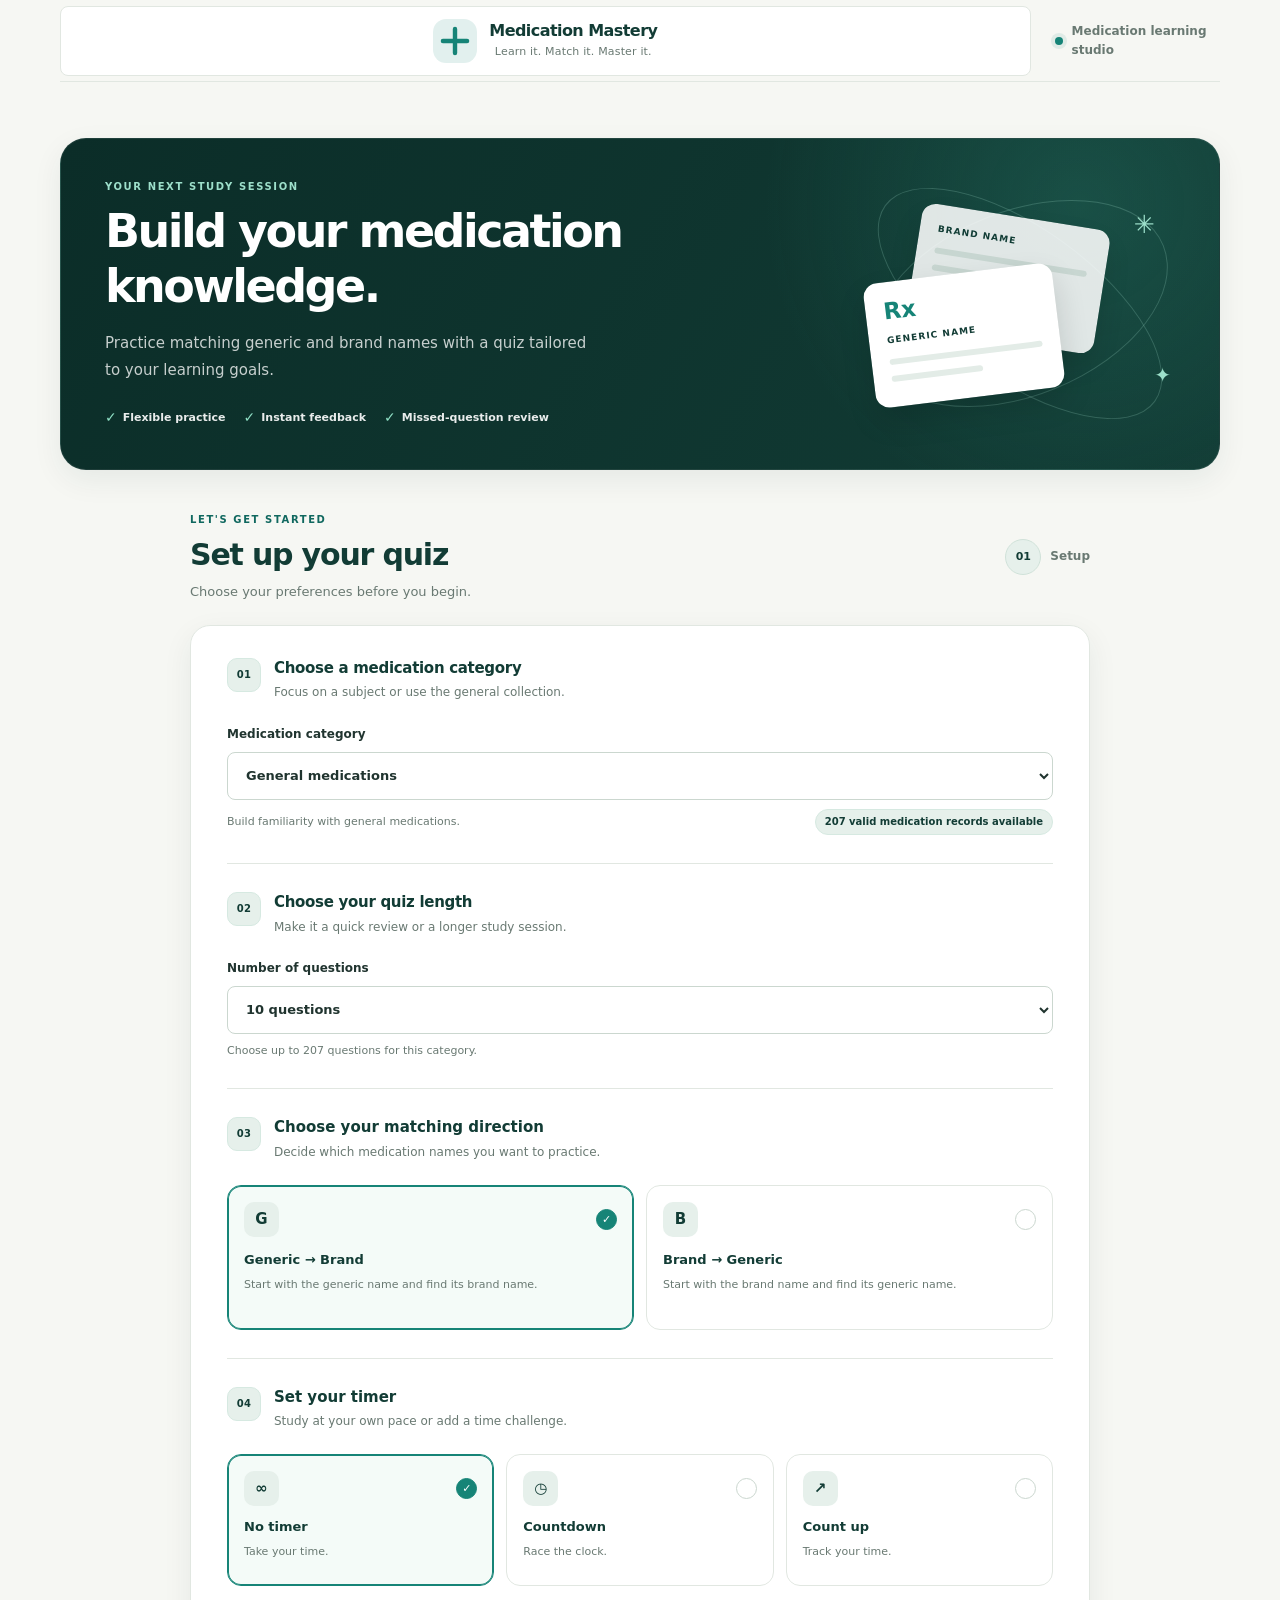
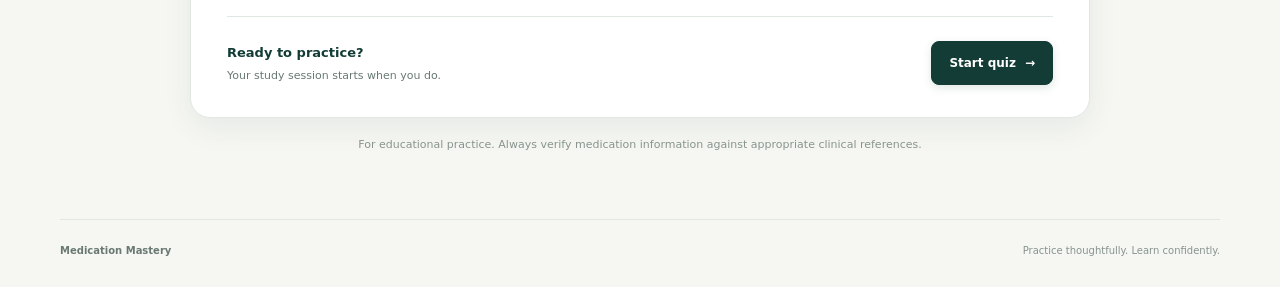
==== index.html @ bcd9c9c5 "initial commit" ====
<!doctype html>
<html lang="en">
  <head>
    <meta charset="UTF-8" />
    <meta name="viewport" content="width=device-width, initial-scale=1" />
    <meta name="theme-color" content="#123c35" />
    <meta
      name="description"
      content="Build medication brand and generic name recognition with a customizable matching quiz."
    />
    <title>Medication Mastery | Medication Matching Quiz</title>
    <link rel="stylesheet" href="styles.css" />
  </head>

  <body>
    <div class="app-shell">
      <header class="app-header">
        <a
          class="brand"
          href="#"
          id="homeLink"
          aria-label="Medication Mastery home"
        >
          <span class="brand-mark" aria-hidden="true">
            <svg viewBox="0 0 40 40" fill="none">
              <rect
                width="40"
                height="40"
                rx="12"
                fill="currentColor"
                opacity=".12"
              />
              <path
                d="M20 9v22M9 20h22"
                stroke="currentColor"
                stroke-width="4"
                stroke-linecap="round"
              />
            </svg>
          </span>
          <span class="brand-copy">
            <span class="brand-name">Medication Mastery</span>
            <span class="brand-tagline">Learn it. Match it. Master it.</span>
          </span>
        </a>

        <div class="header-note">
          <span class="status-dot" aria-hidden="true"></span>
          <span>Medication learning studio</span>
        </div>
      </header>

      <main>
        <!-- SCREEN 1: GAME SETUP -->
        <section
          id="setupScreen"
          class="screen setup-screen"
          aria-labelledby="setupTitle"
        >
          <div class="welcome-panel">
            <div class="welcome-copy">
              <p class="eyebrow">YOUR NEXT STUDY SESSION</p>
              <h1 id="setupTitle">Build your medication knowledge.</h1>
              <p class="welcome-description">
                Practice matching generic and brand names with a quiz tailored
                to your learning goals.
              </p>

              <div class="welcome-benefits" aria-label="Quiz features">
                <span><span aria-hidden="true">✓</span> Flexible practice</span>
                <span><span aria-hidden="true">✓</span> Instant feedback</span>
                <span
                  ><span aria-hidden="true">✓</span> Missed-question
                  review</span
                >
              </div>
            </div>

            <div class="welcome-art" aria-hidden="true">
              <div class="art-orbit orbit-one"></div>
              <div class="art-orbit orbit-two"></div>
              <div class="art-card art-card-back">
                <span class="art-card-label">BRAND NAME</span>
                <span class="art-card-line"></span>
                <span class="art-card-line short"></span>
              </div>
              <div class="art-card art-card-front">
                <span class="art-card-icon">Rx</span>
                <span class="art-card-label">GENERIC NAME</span>
                <span class="art-card-line"></span>
                <span class="art-card-line short"></span>
              </div>
              <span class="art-sparkle sparkle-one">✳</span>
              <span class="art-sparkle sparkle-two">✦</span>
            </div>
          </div>

          <div class="setup-layout">
            <div class="setup-intro">
              <div>
                <p class="eyebrow">LET'S GET STARTED</p>
                <h2>Set up your quiz</h2>
                <p>Choose your preferences before you begin.</p>
              </div>
              <span class="step-indicator">
                <span class="step-indicator-number">01</span>
                <span>Setup</span>
              </span>
            </div>

            <form id="setupForm" class="setup-card">
              <div class="setup-section">
                <div class="section-heading">
                  <span class="section-icon" aria-hidden="true">01</span>
                  <div>
                    <h3>Choose a medication category</h3>
                    <p>Focus on a subject or use the general collection.</p>
                  </div>
                </div>

                <label for="drugCategory" class="field-label"
                  >Medication category</label
                >
                <select
                  id="drugCategory"
                  name="drugCategory"
                  class="form-control"
                >
                  <option value="all">General medications</option>
                  <option value="oncology">Oncology</option>
                  <option value="diabetes">Diabetes</option>
                  <option value="antibiotics">Antibiotics</option>
                  <option value="cardiology">Cardiology</option>
                  <option value="psychiatry">Psychiatry</option>
                </select>

                <div class="field-helper-row">
                  <p id="categoryDescription" class="field-helper">
                    Build familiarity with general medications.
                  </p>
                  <span
                    id="categoryRecordCount"
                    class="record-count"
                    aria-live="polite"
                  >
                    Checking medications…
                  </span>
                </div>
              </div>

              <div class="setup-divider"></div>

              <div class="setup-section">
                <div class="section-heading">
                  <span class="section-icon" aria-hidden="true">02</span>
                  <div>
                    <h3>Choose your quiz length</h3>
                    <p>Make it a quick review or a longer study session.</p>
                  </div>
                </div>

                <label for="questionCount" class="field-label"
                  >Number of questions</label
                >
                <select
                  id="questionCount"
                  name="questionCount"
                  class="form-control"
                >
                  <option value="10">10 questions</option>
                  <option value="20">20 questions</option>
                  <option value="30">30 questions</option>
                  <option value="50">50 questions</option>
                  <option value="max">All available questions</option>
                </select>
                <p
                  id="questionCountHint"
                  class="field-helper"
                  aria-live="polite"
                >
                  Your quiz will use valid medication records from the selected
                  category.
                </p>
              </div>

              <div class="setup-divider"></div>

              <fieldset class="setup-section fieldset-reset">
                <legend class="section-heading">
                  <span class="section-icon" aria-hidden="true">03</span>
                  <span>
                    <span class="section-title"
                      >Choose your matching direction</span
                    >
                    <span class="section-description">
                      Decide which medication names you want to practice.
                    </span>
                  </span>
                </legend>

                <div class="choice-grid direction-grid">
                  <label class="choice-card">
                    <input
                      type="radio"
                      name="quizDirection"
                      value="generic-to-brand"
                      checked
                    />
                    <span class="choice-card-content">
                      <span class="choice-card-top">
                        <span class="choice-icon" aria-hidden="true">G</span>
                        <span class="choice-check" aria-hidden="true">✓</span>
                      </span>
                      <span class="choice-title">Generic → Brand</span>
                      <span class="choice-description">
                        Start with the generic name and find its brand name.
                      </span>
                    </span>
                  </label>

                  <label class="choice-card">
                    <input
                      type="radio"
                      name="quizDirection"
                      value="brand-to-generic"
                    />
                    <span class="choice-card-content">
                      <span class="choice-card-top">
                        <span class="choice-icon" aria-hidden="true">B</span>
                        <span class="choice-check" aria-hidden="true">✓</span>
                      </span>
                      <span class="choice-title">Brand → Generic</span>
                      <span class="choice-description">
                        Start with the brand name and find its generic name.
                      </span>
                    </span>
                  </label>
                </div>
              </fieldset>

              <div class="setup-divider"></div>

              <fieldset class="setup-section fieldset-reset">
                <legend class="section-heading">
                  <span class="section-icon" aria-hidden="true">04</span>
                  <span>
                    <span class="section-title">Set your timer</span>
                    <span class="section-description">
                      Study at your own pace or add a time challenge.
                    </span>
                  </span>
                </legend>

                <div class="choice-grid timer-grid">
                  <label class="choice-card timer-choice-card">
                    <input
                      type="radio"
                      name="timerChoice"
                      value="off"
                      checked
                    />
                    <span class="choice-card-content">
                      <span class="choice-card-top">
                        <span class="choice-icon" aria-hidden="true">∞</span>
                        <span class="choice-check" aria-hidden="true">✓</span>
                      </span>
                      <span class="choice-title">No timer</span>
                      <span class="choice-description">Take your time.</span>
                    </span>
                  </label>

                  <label class="choice-card timer-choice-card">
                    <input type="radio" name="timerChoice" value="countdown" />
                    <span class="choice-card-content">
                      <span class="choice-card-top">
                        <span class="choice-icon" aria-hidden="true">◷</span>
                        <span class="choice-check" aria-hidden="true">✓</span>
                      </span>
                      <span class="choice-title">Countdown</span>
                      <span class="choice-description">Race the clock.</span>
                    </span>
                  </label>

                  <label class="choice-card timer-choice-card">
                    <input type="radio" name="timerChoice" value="countup" />
                    <span class="choice-card-content">
                      <span class="choice-card-top">
                        <span class="choice-icon" aria-hidden="true">↗</span>
                        <span class="choice-check" aria-hidden="true">✓</span>
                      </span>
                      <span class="choice-title">Count up</span>
                      <span class="choice-description">Track your time.</span>
                    </span>
                  </label>
                </div>

                <div id="timerDurationLabel" class="timer-duration-field">
                  <label for="timerDuration" class="field-label"
                    >Countdown duration</label
                  >
                  <select
                    id="timerDuration"
                    name="timerDuration"
                    class="form-control"
                  >
                    <option value="60">1 minute</option>
                    <option value="120" selected>2 minutes</option>
                    <option value="180">3 minutes</option>
                    <option value="300">5 minutes</option>
                    <option value="600">10 minutes</option>
                    <option value="900">15 minutes</option>
                  </select>
                  <p class="field-helper">
                    The countdown begins when you start the quiz.
                  </p>
                </div>
              </fieldset>

              <div
                id="setupFeedback"
                class="feedback-message"
                role="status"
                aria-live="polite"
                hidden
              ></div>

              <div class="setup-submit">
                <div class="setup-submit-copy">
                  <span class="submit-title">Ready to practice?</span>
                  <span class="submit-description"
                    >Your study session starts when you do.</span
                  >
                </div>
                <button
                  id="startQuizButton"
                  type="submit"
                  class="button button-primary"
                >
                  Start quiz <span aria-hidden="true">→</span>
                </button>
              </div>
            </form>

            <p class="setup-footnote">
              For educational practice. Always verify medication information
              against appropriate clinical references.
            </p>
          </div>
        </section>

        <!-- SCREEN 2: MATCHING GAME -->
        <section
          id="gameScreen"
          class="screen game-screen"
          aria-labelledby="gameTitle"
          hidden
        >
          <div class="game-topbar">
            <button
              id="backToSetupButton"
              type="button"
              class="button button-quiet"
            >
              <span aria-hidden="true">←</span> Back to setup
            </button>

            <div class="game-session-label">
              <span class="status-dot" aria-hidden="true"></span>
              Study session in progress
            </div>

            <button
              id="resetGameButton"
              type="button"
              class="button button-outline"
            >
              New game
            </button>
          </div>

          <div class="game-heading">
            <div>
              <p class="eyebrow">YOUR STUDY SESSION</p>
              <h1 id="gameTitle">Match the medications</h1>
              <p id="gameSubtitle" class="game-subtitle">
                Match each medication with its correct counterpart.
              </p>
            </div>

            <div id="gameCategoryBadge" class="category-badge">
              <span id="gameCategorySymbol" aria-hidden="true">✚</span>
              <span id="gameCategoryName">General medications</span>
            </div>
          </div>

          <div class="stats-grid" aria-label="Quiz statistics">
            <article class="stat-card">
              <span class="stat-label">Score</span>
              <div class="stat-value">
                <span id="score">0</span>
                <span class="stat-unit">pts</span>
              </div>
              <span class="stat-note">Correct matches</span>
            </article>

            <article class="stat-card">
              <span class="stat-label">Progress</span>
              <div class="stat-value">
                <span id="answered">0</span>
                <span class="stat-unit" id="questionTotal">/ 0</span>
              </div>
              <span class="stat-note">Questions answered</span>
            </article>

            <article class="stat-card">
              <span class="stat-label">Accuracy</span>
              <div class="stat-value"><span id="accuracy">100%</span></div>
              <span class="stat-note">Based on all attempts</span>
            </article>

            <article class="stat-card">
              <span class="stat-label">Wrong attempts</span>
              <div class="stat-value">
                <span id="wrongAttempts">0</span>
              </div>
              <span class="stat-note">Incorrect matches tried</span>
            </article>

            <article class="stat-card stat-card-timer">
              <span class="stat-label" id="timerDisplayLabel"
                >Time elapsed</span
              >
              <div class="stat-value timer-value">
                <span id="timer">00:00</span>
              </div>
              <span id="timerStatus" class="stat-note">Ready when you are</span>

              <button
                id="stopElapsedButton"
                type="button"
                class="button button-quiet"
                hidden
              >
                Pause timer
              </button>
            </article>
          </div>

          <div class="progress-track" aria-label="Quiz completion">
            <div
              id="progressBar"
              class="progress-bar"
              role="progressbar"
              aria-label="Quiz progress"
              aria-valuemin="0"
              aria-valuemax="100"
              aria-valuenow="0"
            ></div>
          </div>

          <div
            id="timerWarning"
            class="timer-warning"
            role="status"
            aria-live="polite"
            hidden
          >
            Time is running low. Keep going!
          </div>

          <section class="matching-panel" aria-labelledby="matchingHeading">
            <div class="matching-panel-heading">
              <div>
                <h2 id="matchingHeading">Make your matches</h2>
                <p id="matchingInstructions">
                  Match each item in the first column to the correct answer.
                </p>
              </div>

              <div class="matching-legend" aria-label="Answer indicators">
                <span
                  ><span class="legend-dot legend-correct"></span>Correct</span
                >
                <span
                  ><span class="legend-dot legend-incorrect"></span>Try
                  again</span
                >
              </div>
            </div>

            <div
              id="gameFeedback"
              class="game-feedback"
              role="status"
              aria-live="polite"
              hidden
            ></div>

            <div
              id="quizGrid"
              class="quiz-grid"
              aria-label="Medication matching board"
            >
              <!-- The matching controller renders the board here. -->
            </div>

            <p class="matching-hint">
              <span aria-hidden="true">ⓘ</span>
              On a computer, drag and drop to match. On a phone or tablet, tap a
              medication and then its matching answer.
            </p>
          </section>

          <div class="game-actions">
            <button
              id="reviewMissedButton"
              type="button"
              class="button button-outline"
              hidden
            >
              Review missed medications
            </button>
            <button
              id="finishQuizButton"
              type="button"
              class="button button-primary"
              hidden
            >
              View results <span aria-hidden="true">→</span>
            </button>
          </div>
        </section>

        <!-- SCREEN 3: RESULTS AND REVIEW -->
        <section
          id="completion"
          class="screen completion-screen"
          aria-labelledby="completionTitle"
          hidden
        >
          <div class="results-hero">
            <div class="results-icon" aria-hidden="true">
              <svg viewBox="0 0 64 64" fill="none">
                <circle
                  cx="32"
                  cy="32"
                  r="28"
                  fill="currentColor"
                  opacity=".12"
                />
                <path
                  d="m19 32 9 9 18-19"
                  stroke="currentColor"
                  stroke-width="4"
                  stroke-linecap="round"
                  stroke-linejoin="round"
                />
              </svg>
            </div>
            <p class="eyebrow">SESSION COMPLETE</p>
            <h1 id="completionTitle">Nice work!</h1>
            <p id="completionMessage" class="completion-message">
              You've completed your medication matching session.
            </p>
          </div>

          <div class="results-summary">
            <article class="result-stat-card result-stat-primary">
              <span class="result-stat-label">Completion score</span>
              <strong id="completionScore" class="result-stat-value">0%</strong>
              <span class="result-stat-note"
                >Correct matches out of total questions</span
              >
            </article>

            <article class="result-stat-card">
              <span class="result-stat-label">Correct matches</span>
              <strong id="completionCorrect" class="result-stat-value"
                >0</strong
              >
              <span class="result-stat-note">Questions matched correctly</span>
            </article>

            <article class="result-stat-card">
              <span class="result-stat-label">Accuracy</span>
              <strong id="completionAccuracy" class="result-stat-value"
                >0%</strong
              >
              <span class="result-stat-note"
                >Correct answers divided by all attempts</span
              >
            </article>

            <article class="result-stat-card">
              <span class="result-stat-label">Time taken</span>
              <strong id="completionTime" class="result-stat-value"
                >00:00</strong
              >
              <span class="result-stat-note">Total session time</span>
            </article>
          </div>

          <section class="review-panel" aria-labelledby="reviewHeading">
            <div class="review-panel-heading">
              <div>
                <p class="eyebrow">KEEP BUILDING YOUR KNOWLEDGE</p>
                <h2 id="reviewHeading">Review your missed medications</h2>
                <p id="reviewDescription">
                  Revisit the medications that need a little more practice.
                </p>
              </div>
              <span id="missedCountBadge" class="missed-count-badge"
                >0 missed</span
              >
            </div>

            <div id="missedEmptyState" class="empty-state" hidden>
              <span class="empty-state-icon" aria-hidden="true">✓</span>
              <h3>Perfect matching!</h3>
              <p>You have no missed medications to review in this session.</p>
            </div>

            <div id="missedMedicationList" class="missed-medication-list">
              <!-- Missed-medication review content is rendered by app.js. -->
            </div>

            <div class="review-actions">
              <button
                id="practiceMissedButton"
                type="button"
                class="button button-secondary"
                hidden
              >
                Practice missed medications <span aria-hidden="true">→</span>
              </button>
            </div>
          </section>

          <div class="completion-actions">
            <button
              id="playAgainButton"
              type="button"
              class="button button-primary"
            >
              Start another quiz <span aria-hidden="true">→</span>
            </button>
            <button
              id="completionSetupButton"
              type="button"
              class="button button-outline"
            >
              Change quiz settings
            </button>
          </div>
        </section>
      </main>

      <footer class="app-footer">
        <span>Medication Mastery</span>
        <span>Practice thoughtfully. Learn confidently.</span>
      </footer>
    </div>

    <!-- Medication data: load before controllers. -->
    <script src="general-drugs.js"></script>
    <script src="oncology-drugs.js"></script>
    <script src="diabetes-drugs.js"></script>
    <script src="antibiotics-drugs.js"></script>
    <script src="cardiology-drugs.js"></script>
    <script src="psychiatry-drugs.js"></script>

    <!-- Existing controllers: preserve their order. -->
    <script src="js/categories.js"></script>
    <script src="js/quiz.js"></script>
    <script src="js/matching.js"></script>
    <script src="js/scoring.js"></script>
    <script src="js/timer.js"></script>

    <!-- Application coordinator. -->
    <script src="app.js"></script>
  </body>
</html>
---- styles.css ----
/* =========================================================
   MEDICATION MASTERY
   Main visual design system
   Part 1 of 5
   ========================================================= */

:root {
  color-scheme: light;

  --evergreen: #123c35;
  --evergreen-deep: #0b2d28;
  --evergreen-soft: #e6f0eb;

  --teal: #168477;
  --teal-dark: #10685f;
  --teal-light: #e2f3ef;

  --background: #f6f7f3;
  --surface: #ffffff;
  --surface-soft: #fafbf8;

  --text: #20342f;
  --text-muted: #697972;
  --text-subtle: #87938d;

  --border: #e1e7e1;
  --border-strong: #cbd7cf;

  --success: #247b53;
  --success-light: #e8f5ec;

  --danger: #bd4848;
  --danger-light: #fff0ee;

  --warning: #94651c;
  --warning-light: #fff4db;

  --shadow-sm: 0 2px 8px rgba(18, 60, 53, 0.04);
  --shadow-md: 0 10px 30px rgba(18, 60, 53, 0.07);
  --shadow-lg: 0 20px 50px rgba(18, 60, 53, 0.1);

  --radius-sm: 8px;
  --radius-md: 14px;
  --radius-lg: 20px;
  --radius-xl: 26px;

  --accent: var(--teal);
  --accent-light: var(--teal-light);
  --category-symbol: "✚";

  --page-width: 1160px;
  --transition: 160ms ease;
}

/* ---------- Base and page layout ---------- */

* {
  box-sizing: border-box;
}

html {
  min-width: 320px;
  min-height: 100%;
  scroll-behavior: smooth;
}

body {
  margin: 0;
  min-height: 100vh;
  background: var(--background);
  color: var(--text);
  font-family:
    Inter,
    ui-sans-serif,
    system-ui,
    -apple-system,
    BlinkMacSystemFont,
    "Segoe UI",
    sans-serif;
  font-size: 15px;
  line-height: 1.55;
  -webkit-font-smoothing: antialiased;
  text-rendering: optimizeLegibility;
}

button,
input,
select,
textarea {
  font: inherit;
}

button {
  cursor: pointer;
}

button:disabled {
  cursor: not-allowed;
  opacity: 0.55;
}

a {
  color: inherit;
}

img,
svg {
  display: block;
  max-width: 100%;
}

[hidden] {
  display: none !important;
}

.app-shell {
  width: min(100% - 48px, var(--page-width));
  margin-inline: auto;
}

.screen {
  padding-block: 28px 64px;
  animation: screen-enter 240ms ease both;
}

@keyframes screen-enter {
  from {
    opacity: 0;
    transform: translateY(5px);
  }

  to {
    opacity: 1;
    transform: translateY(0);
  }
}

/* ---------- Accessibility ---------- */

:focus-visible {
  outline: 3px solid rgba(22, 132, 119, 0.55);
  outline-offset: 3px;
}

::selection {
  color: var(--evergreen-deep);
  background: #ccebe2;
}

/* ---------- Header and brand ---------- */

.app-header {
  min-height: 82px;
  display: flex;
  align-items: center;
  justify-content: space-between;
  gap: 24px;
  border-bottom: 1px solid var(--border);
}

.brand {
  display: inline-flex;
  align-items: center;
  gap: 12px;
  text-decoration: none;
}

.brand-mark {
  width: 44px;
  height: 44px;
  flex: 0 0 44px;
  color: var(--teal);
}

.brand-copy {
  display: flex;
  flex-direction: column;
  line-height: 1.3;
}

.brand-name {
  color: var(--evergreen);
  font-size: 16px;
  font-weight: 800;
  letter-spacing: -0.035em;
}

.brand-tagline {
  margin-top: 3px;
  color: var(--text-muted);
  font-size: 11px;
  font-weight: 500;
  letter-spacing: 0.015em;
}

.header-note {
  display: inline-flex;
  align-items: center;
  gap: 9px;
  color: var(--text-muted);
  font-size: 12px;
  font-weight: 600;
}

.status-dot {
  width: 8px;
  height: 8px;
  display: inline-block;
  flex: 0 0 8px;
  border-radius: 50%;
  background: var(--teal);
  box-shadow: 0 0 0 4px rgba(22, 132, 119, 0.1);
}

/* ---------- Reusable text styles ---------- */

.eyebrow {
  margin: 0 0 10px;
  color: var(--teal-dark);
  font-size: 10px;
  font-weight: 800;
  letter-spacing: 0.16em;
  line-height: 1.5;
}

h1,
h2,
h3,
p {
  overflow-wrap: anywhere;
}

h1,
h2,
h3 {
  color: var(--evergreen);
  line-height: 1.2;
}

h1 {
  margin: 0;
  font-size: clamp(30px, 4vw, 46px);
  font-weight: 800;
  letter-spacing: -0.055em;
}

h2 {
  margin: 0;
  font-size: clamp(23px, 3vw, 30px);
  font-weight: 750;
  letter-spacing: -0.04em;
}

h3 {
  margin: 0;
  font-size: 16px;
  font-weight: 750;
  letter-spacing: -0.02em;
}

/* =========================================================
   PART 2 — WELCOME PANEL AND SETUP FORM
   ========================================================= */

/* ---------- Welcome panel ---------- */

.welcome-panel {
  position: relative;
  display: grid;
  grid-template-columns: minmax(0, 1.3fr) minmax(230px, 0.7fr);
  align-items: center;
  gap: 24px;
  min-height: 260px;
  margin-top: 28px;
  padding: 40px 44px;
  overflow: hidden;
  border: 1px solid rgba(255, 255, 255, 0.08);
  border-radius: var(--radius-xl);
  background:
    radial-gradient(
      circle at 88% 20%,
      rgba(55, 161, 140, 0.22),
      transparent 30%
    ),
    linear-gradient(120deg, var(--evergreen-deep), var(--evergreen));
  box-shadow: var(--shadow-md);
}

.welcome-copy {
  position: relative;
  z-index: 2;
  max-width: 590px;
}

.welcome-panel h1 {
  max-width: 560px;
  color: #fff;
}

.welcome-panel .eyebrow {
  color: #9de0cb;
}

.welcome-description {
  max-width: 490px;
  margin: 16px 0 0;
  color: rgba(255, 255, 255, 0.77);
  font-size: 15px;
  line-height: 1.75;
}

.welcome-benefits {
  display: flex;
  flex-wrap: wrap;
  gap: 10px 18px;
  margin-top: 24px;
}

.welcome-benefits span {
  display: inline-flex;
  align-items: center;
  gap: 6px;
  color: rgba(255, 255, 255, 0.91);
  font-size: 11px;
  font-weight: 600;
}

.welcome-benefits span span {
  color: #8fe0c5;
  font-size: 14px;
}

/* ---------- Decorative medication illustration ---------- */

.welcome-art {
  position: relative;
  width: 100%;
  max-width: 310px;
  height: 205px;
  justify-self: end;
}

.art-orbit {
  position: absolute;
  border: 1px solid rgba(167, 225, 208, 0.22);
  border-radius: 50%;
  transform: rotate(-22deg);
}

.orbit-one {
  inset: 10px 0;
}

.orbit-two {
  inset: 27px -12px;
  transform: rotate(36deg);
}

.art-card {
  position: absolute;
  display: flex;
  flex-direction: column;
  gap: 11px;
  width: 190px;
  min-height: 125px;
  padding: 17px;
  border: 1px solid rgba(255, 255, 255, 0.58);
  border-radius: 14px;
  background: #fff;
  box-shadow: 0 14px 30px rgba(0, 0, 0, 0.14);
}

.art-card-back {
  top: 15px;
  left: 48px;
  transform: rotate(9deg);
  opacity: 0.87;
}

.art-card-front {
  bottom: 8px;
  left: 4px;
  z-index: 2;
  transform: rotate(-7deg);
}

.art-card-icon {
  color: var(--teal);
  font-size: 23px;
  font-weight: 850;
  line-height: 1;
}

.art-card-label {
  color: var(--evergreen);
  font-size: 9px;
  font-weight: 800;
  letter-spacing: 0.12em;
}

.art-card-line {
  width: 100%;
  height: 6px;
  border-radius: 20px;
  background: #e3ece7;
}

.art-card-line.short {
  width: 60%;
}

.art-sparkle {
  position: absolute;
  z-index: 3;
  color: #9de0cb;
}

.sparkle-one {
  top: 5px;
  right: 20px;
  font-size: 25px;
}

.sparkle-two {
  right: 4px;
  bottom: 15px;
  font-size: 20px;
}

/* ---------- Setup layout ---------- */

.setup-layout {
  max-width: 900px;
  margin: 42px auto 0;
}

.setup-intro {
  display: flex;
  align-items: center;
  justify-content: space-between;
  gap: 20px;
  margin-bottom: 23px;
}

.setup-intro > div > p:last-child {
  margin: 9px 0 0;
  color: var(--text-muted);
  font-size: 13px;
}

.step-indicator {
  display: inline-flex;
  align-items: center;
  gap: 9px;
  flex: 0 0 auto;
  color: var(--text-muted);
  font-size: 12px;
  font-weight: 700;
}

.step-indicator-number {
  display: grid;
  width: 36px;
  height: 36px;
  place-items: center;
  border: 1px solid #cfe1d8;
  border-radius: 50%;
  background: var(--evergreen-soft);
  color: var(--evergreen);
  font-size: 11px;
  font-weight: 800;
}

.setup-card {
  padding: 32px 36px;
  border: 1px solid var(--border);
  border-radius: var(--radius-lg);
  background: var(--surface);
  box-shadow: var(--shadow-md);
}

.setup-section {
  min-width: 0;
  padding: 0;
}

.section-heading {
  display: flex;
  align-items: flex-start;
  gap: 13px;
  margin: 0 0 22px;
}

.section-icon {
  display: grid;
  width: 34px;
  height: 34px;
  flex: 0 0 34px;
  place-items: center;
  border: 1px solid #d6e9e1;
  border-radius: 10px;
  background: var(--evergreen-soft);
  color: var(--evergreen);
  font-size: 10px;
  font-weight: 850;
  letter-spacing: 0.04em;
}

.section-heading h3,
.section-title {
  display: block;
  color: var(--evergreen);
  font-size: 15px;
  font-weight: 800;
  line-height: 1.45;
}

.section-heading p,
.section-description {
  display: block;
  margin: 4px 0 0;
  color: var(--text-muted);
  font-size: 12px;
  font-weight: 400;
  line-height: 1.65;
}

.setup-divider {
  height: 1px;
  margin: 28px 0;
  background: var(--border);
}

.fieldset-reset {
  min-inline-size: 0;
  margin-inline: 0;
  border: 0;
}

.fieldset-reset legend.section-heading {
  width: 100%;
  padding: 0;
}

/* ---------- Form fields ---------- */

.field-label {
  display: block;
  margin: 0 0 8px;
  color: var(--text);
  font-size: 12px;
  font-weight: 750;
}

.form-control {
  display: block;
  width: 100%;
  min-height: 48px;
  padding: 11px 42px 11px 14px;
  border: 1px solid var(--border-strong);
  border-radius: var(--radius-sm);
  background-color: var(--surface);
  color: var(--text);
  font-size: 13px;
  font-weight: 550;
  line-height: 1.5;
  transition:
    border-color var(--transition),
    box-shadow var(--transition);
}

.form-control:hover {
  border-color: #a7beb2;
}

.form-control:focus {
  border-color: var(--teal);
  outline: none;
  box-shadow: 0 0 0 3px rgba(22, 132, 119, 0.12);
}

.field-helper-row {
  display: flex;
  flex-wrap: wrap;
  align-items: center;
  justify-content: space-between;
  gap: 8px 14px;
  margin-top: 9px;
}

.field-helper {
  margin: 8px 0 0;
  color: var(--text-muted);
  font-size: 11px;
  line-height: 1.65;
}

.field-helper-row .field-helper {
  margin: 0;
}

.record-count {
  display: inline-flex;
  align-items: center;
  min-height: 26px;
  padding: 4px 9px;
  border: 1px solid #d6e9e1;
  border-radius: 20px;
  background: var(--evergreen-soft);
  color: var(--evergreen);
  font-size: 10px;
  font-weight: 750;
  white-space: nowrap;
}

/* ---------- Setup submission ---------- */

.setup-submit {
  display: flex;
  align-items: center;
  justify-content: space-between;
  gap: 20px;
  margin-top: 30px;
  padding-top: 24px;
  border-top: 1px solid var(--border);
}

.setup-submit-copy {
  display: flex;
  flex-direction: column;
  gap: 4px;
}

.submit-title {
  color: var(--evergreen);
  font-size: 13px;
  font-weight: 800;
}

.submit-description {
  color: var(--text-muted);
  font-size: 11px;
}

.setup-footnote {
  max-width: 660px;
  margin: 18px auto 0;
  color: var(--text-subtle);
  font-size: 11px;
  line-height: 1.7;
  text-align: center;
}

/* =========================================================
   PART 3 — CHOICE CARDS, BUTTONS, AND FEEDBACK
   ========================================================= */

/* ---------- Matching direction and timer choices ---------- */

.choice-grid {
  display: grid;
  gap: 12px;
}

.direction-grid {
  grid-template-columns: repeat(2, minmax(0, 1fr));
}

.timer-grid {
  grid-template-columns: repeat(3, minmax(0, 1fr));
}

.choice-card {
  position: relative;
  display: block;
  min-width: 0;
  cursor: pointer;
}

.choice-card > input[type="radio"] {
  position: absolute;
  width: 1px;
  height: 1px;
  overflow: hidden;
  opacity: 0;
  pointer-events: none;
}

.choice-card-content {
  display: flex;
  height: 100%;
  min-height: 145px;
  flex-direction: column;
  padding: 16px;
  border: 1px solid var(--border);
  border-radius: var(--radius-md);
  background: var(--surface);
  transition:
    border-color var(--transition),
    background-color var(--transition),
    box-shadow var(--transition),
    transform var(--transition);
}

.choice-card:hover .choice-card-content {
  border-color: #a8c9bb;
  box-shadow: var(--shadow-sm);
  transform: translateY(-1px);
}

.choice-card > input[type="radio"]:checked + .choice-card-content {
  border-color: var(--teal);
  background: #f4fbf8;
  box-shadow: inset 0 0 0 1px var(--teal);
}

.choice-card > input[type="radio"]:focus-visible + .choice-card-content {
  outline: 3px solid rgba(22, 132, 119, 0.4);
  outline-offset: 3px;
}

.choice-card-top {
  display: flex;
  align-items: center;
  justify-content: space-between;
  gap: 10px;
  margin-bottom: 14px;
}

.choice-icon {
  display: grid;
  width: 35px;
  height: 35px;
  place-items: center;
  border-radius: 10px;
  background: var(--evergreen-soft);
  color: var(--evergreen);
  font-size: 15px;
  font-weight: 850;
}

.choice-check {
  display: grid;
  width: 21px;
  height: 21px;
  place-items: center;
  border: 1px solid var(--border-strong);
  border-radius: 50%;
  color: transparent;
  font-size: 11px;
  font-weight: 800;
}

.choice-card
  > input[type="radio"]:checked
  + .choice-card-content
  .choice-check {
  border-color: var(--teal);
  background: var(--teal);
  color: #fff;
}

.choice-title {
  display: block;
  color: var(--evergreen);
  font-size: 13px;
  font-weight: 800;
  line-height: 1.45;
}

.choice-description {
  display: block;
  margin-top: 6px;
  color: var(--text-muted);
  font-size: 11px;
  line-height: 1.65;
}

.timer-choice-card .choice-card-content {
  min-height: 132px;
}

.timer-choice-card .choice-card-top {
  margin-bottom: 12px;
}

/* ---------- Timer duration ---------- */

.timer-duration-field {
  margin-top: 22px;
  padding: 18px;
  border: 1px solid #d8e9e1;
  border-radius: var(--radius-md);
  background: #f6faf7;
}

.timer-duration-field .field-helper {
  margin-top: 7px;
}

/* ---------- Buttons ---------- */

.button {
  display: inline-flex;
  min-height: 44px;
  align-items: center;
  justify-content: center;
  gap: 9px;
  padding: 11px 17px;
  border: 1px solid transparent;
  border-radius: var(--radius-sm);
  font-size: 12px;
  font-weight: 750;
  line-height: 1.4;
  text-align: center;
  text-decoration: none;
  transition:
    background-color var(--transition),
    border-color var(--transition),
    color var(--transition),
    box-shadow var(--transition),
    transform var(--transition);
}

.button:active:not(:disabled) {
  transform: translateY(1px);
}

.button-primary {
  border-color: var(--evergreen);
  background: var(--evergreen);
  color: #fff;
  box-shadow: 0 3px 8px rgba(18, 60, 53, 0.13);
}

.button-primary:hover:not(:disabled) {
  border-color: var(--evergreen-deep);
  background: var(--evergreen-deep);
  box-shadow: 0 5px 12px rgba(18, 60, 53, 0.18);
}

.button-secondary {
  border-color: var(--teal);
  background: var(--teal);
  color: #fff;
}

.button-secondary:hover:not(:disabled) {
  border-color: var(--teal-dark);
  background: var(--teal-dark);
}

.button-outline {
  border-color: var(--border-strong);
  background: var(--surface);
  color: var(--evergreen);
}

.button-outline:hover:not(:disabled) {
  border-color: var(--teal);
  background: #f2f8f5;
}

.button-quiet {
  border-color: transparent;
  background: transparent;
  color: var(--text-muted);
}

.button-quiet:hover:not(:disabled) {
  background: var(--evergreen-soft);
  color: var(--evergreen);
}

/* ---------- Feedback messages ---------- */

.feedback-message,
.game-feedback {
  margin-top: 20px;
  padding: 13px 15px;
  border: 1px solid var(--border);
  border-radius: var(--radius-sm);
  background: var(--surface-soft);
  color: var(--text);
  font-size: 12px;
  line-height: 1.7;
}

.feedback-message[data-type="error"],
.game-feedback[data-type="error"] {
  border-color: #f0cfca;
  background: var(--danger-light);
  color: #8e3030;
}

.feedback-message[data-type="success"],
.game-feedback[data-type="success"] {
  border-color: #c9e5d1;
  background: var(--success-light);
  color: #1d6845;
}

.feedback-message[data-type="warning"],
.game-feedback[data-type="warning"] {
  border-color: #ead7a9;
  background: var(--warning-light);
  color: #80571a;
}

.feedback-message:empty,
.game-feedback:empty {
  display: none;
}

/* =========================================================
   PART 4 — GAME DASHBOARD AND MATCHING BOARD
   ========================================================= */

/* ---------- Game header ---------- */

.game-topbar {
  display: flex;
  align-items: center;
  justify-content: space-between;
  gap: 12px;
  margin-bottom: 32px;
  padding-bottom: 16px;
  border-bottom: 1px solid var(--border);
}

.game-session-label {
  display: inline-flex;
  align-items: center;
  gap: 9px;
  color: var(--text-muted);
  font-size: 11px;
  font-weight: 650;
}

.game-heading {
  display: flex;
  align-items: flex-end;
  justify-content: space-between;
  gap: 24px;
  margin-bottom: 25px;
}

.game-heading h1 {
  font-size: clamp(28px, 3.5vw, 38px);
}

.game-subtitle {
  margin: 10px 0 0;
  color: var(--text-muted);
  font-size: 13px;
  line-height: 1.7;
}

.category-badge {
  display: inline-flex;
  align-items: center;
  gap: 9px;
  flex: 0 0 auto;
  padding: 10px 14px;
  border: 1px solid var(--border);
  border-radius: 30px;
  background: var(--surface);
  color: var(--accent);
  font-size: 11px;
  font-weight: 750;
}

#gameCategorySymbol {
  font-size: 15px;
}

/* ---------- Statistics dashboard ---------- */

.stats-grid {
  display: grid;
  grid-template-columns: repeat(4, minmax(0, 1fr));
  gap: 14px;
  margin-bottom: 20px;
}

.stat-card {
  min-width: 0;
  padding: 19px 20px;
  border: 1px solid var(--border);
  border-radius: var(--radius-md);
  background: var(--surface);
  box-shadow: var(--shadow-sm);
}

.stat-label {
  display: block;
  color: var(--text-muted);
  font-size: 11px;
  font-weight: 650;
}

.stat-value {
  display: flex;
  align-items: baseline;
  gap: 5px;
  margin-top: 8px;
  color: var(--evergreen);
  font-size: clamp(24px, 3vw, 32px);
  font-weight: 850;
  letter-spacing: -0.055em;
  line-height: 1.2;
  overflow-wrap: anywhere;
}

.stat-unit {
  color: var(--text-subtle);
  font-size: 11px;
  font-weight: 650;
  letter-spacing: 0;
}

.stat-note {
  display: block;
  margin-top: 8px;
  color: var(--text-subtle);
  font-size: 10px;
  line-height: 1.5;
}

.timer-value {
  font-variant-numeric: tabular-nums;
  letter-spacing: -0.035em;
}

.stat-card-timer.is-warning {
  border-color: #e6c58b;
  background: var(--warning-light);
}

.stat-card-timer.is-warning .stat-value {
  color: var(--warning);
}

.stat-card-timer.is-expired {
  border-color: #edc5bf;
  background: var(--danger-light);
}

.stat-card-timer.is-expired .stat-value {
  color: var(--danger);
}

/* ---------- Progress indicator ---------- */

.progress-track {
  width: 100%;
  height: 7px;
  margin: 0 0 24px;
  overflow: hidden;
  border-radius: 20px;
  background: #e4eae5;
}

.progress-bar {
  width: 0;
  height: 100%;
  border-radius: inherit;
  background: linear-gradient(90deg, var(--teal), #50b99b);
  transition: width 220ms ease;
}

/* ---------- Timer warnings ---------- */

.timer-warning {
  margin: 0 0 20px;
  padding: 13px 16px;
  border: 1px solid #ead7a9;
  border-radius: var(--radius-sm);
  background: var(--warning-light);
  color: #80571a;
  font-size: 12px;
  font-weight: 650;
}

.timer-warning.is-expired {
  border-color: #edc5bf;
  background: var(--danger-light);
  color: #8e3030;
}

/* ---------- Matching panel ---------- */

.matching-panel {
  padding: 26px;
  border: 1px solid var(--border);
  border-radius: var(--radius-lg);
  background: var(--surface);
  box-shadow: var(--shadow-md);
}

.matching-panel-heading {
  display: flex;
  align-items: flex-start;
  justify-content: space-between;
  gap: 20px;
  margin-bottom: 24px;
}

.matching-panel-heading h2 {
  font-size: 21px;
}

.matching-panel-heading p {
  margin: 7px 0 0;
  color: var(--text-muted);
  font-size: 12px;
  line-height: 1.7;
}

.matching-legend {
  display: flex;
  flex-wrap: wrap;
  gap: 10px 15px;
  padding-top: 5px;
}

.matching-legend > span {
  display: inline-flex;
  align-items: center;
  gap: 6px;
  color: var(--text-muted);
  font-size: 10px;
  white-space: nowrap;
}

.legend-dot {
  width: 8px;
  height: 8px;
  border-radius: 50%;
}

.legend-correct {
  background: var(--success);
}

.legend-incorrect {
  background: var(--danger);
}

/* ---------- Matching controller compatibility ---------- */

.quiz-grid {
  display: grid;
  grid-template-columns: repeat(3, minmax(0, 1fr));
  align-items: start;
  gap: 16px;
  min-width: 0;
}

.column {
  display: flex;
  min-width: 0;
  flex-direction: column;
  gap: 10px;
}

.column-heading {
  display: flex;
  min-height: 42px;
  align-items: center;
  justify-content: center;
  padding: 10px 8px;
  border: 1px solid #dce9e2;
  border-radius: var(--radius-sm);
  background: var(--evergreen-soft);
  color: var(--evergreen);
  font-size: 10px;
  font-weight: 800;
  letter-spacing: 0.055em;
  line-height: 1.4;
  text-align: center;
  text-transform: uppercase;
}

.generic,
.brand,
.drop-zone {
  position: relative;
  display: flex;
  width: 100%;
  min-width: 0;
  min-height: 65px;
  align-items: center;
  justify-content: center;
  padding: 12px 10px;
  border: 1px solid var(--border);
  border-radius: var(--radius-sm);
  background: var(--surface);
  color: var(--text);
  font-size: 12px;
  font-weight: 650;
  line-height: 1.55;
  text-align: center;
  overflow-wrap: anywhere;
  transition:
    border-color var(--transition),
    background-color var(--transition),
    box-shadow var(--transition),
    opacity var(--transition);
}

.generic,
.brand {
  cursor: pointer;
}

.generic:hover,
.brand:hover {
  border-color: #a8c9bb;
  background: #f7fbf8;
}

.generic:focus-visible,
.brand:focus-visible,
.drop-zone:focus-visible {
  outline: 3px solid rgba(22, 132, 119, 0.4);
  outline-offset: 2px;
}

.drop-zone {
  border-style: dashed;
  border-color: #b9cfc3;
  background: #f8faf7;
}

.drop-zone:empty::before {
  color: var(--text-subtle);
  content: "Drop match here";
  font-size: 10px;
  font-weight: 500;
}

.drag-over {
  border-color: var(--teal) !important;
  background: var(--teal-light) !important;
  box-shadow: inset 0 0 0 1px var(--teal);
}

.selected {
  border-color: var(--teal) !important;
  background: #eaf7f2 !important;
  box-shadow: inset 0 0 0 1px var(--teal);
}

.dragging {
  opacity: 0.48;
}

.correct {
  border-color: #16804a !important;
  background: #c9f2d8 !important;
  color: #14532d !important;
  box-shadow: inset 0 0 0 1px #16804a !important;
}

.incorrect {
  border-color: #edbcb6 !important;
  background: var(--danger-light) !important;
  color: #963b35 !important;
}

.used {
  opacity: 0.72;
  background: #e8eee9 !important;
  border-color: #cbd6ce !important;
  color: #64736a !important;
  box-shadow: inset 0 0 0 1px #d5ded7;
  cursor: default !important;
}

.answer-column {
  min-width: 0;
}

.answers-hidden {
  visibility: hidden;
}

.matching-hint {
  display: flex;
  align-items: flex-start;
  gap: 9px;
  margin: 20px 0 0;
  padding-top: 16px;
  border-top: 1px solid var(--border);
  color: var(--text-muted);
  font-size: 11px;
  line-height: 1.7;
}

.matching-hint > span {
  flex: 0 0 auto;
  color: var(--teal);
  font-size: 14px;
}

/* ---------- Game actions ---------- */

.game-actions {
  display: flex;
  flex-wrap: wrap;
  justify-content: flex-end;
  gap: 12px;
  margin-top: 22px;
}

/* =========================================================
   PART 5 — RESULTS, REVIEW, AND RESPONSIVE LAYOUTS
   ========================================================= */

/* ---------- Results screen ---------- */

.results-hero {
  padding: 38px 20px 30px;
  text-align: center;
}

.results-icon {
  width: 66px;
  height: 66px;
  margin: 0 auto 20px;
  color: var(--teal);
}

.results-hero .eyebrow {
  margin-bottom: 9px;
}

.results-hero h1 {
  font-size: clamp(32px, 4vw, 44px);
}

.completion-message {
  max-width: 560px;
  margin: 12px auto 0;
  color: var(--text-muted);
  font-size: 13px;
  line-height: 1.8;
}

/* ---------- Results statistics ---------- */

.results-summary {
  display: grid;
  grid-template-columns: repeat(4, minmax(0, 1fr));
  gap: 14px;
  margin-bottom: 28px;
}

.result-stat-card {
  display: flex;
  min-width: 0;
  flex-direction: column;
  padding: 22px 18px;
  border: 1px solid var(--border);
  border-radius: var(--radius-md);
  background: var(--surface);
  box-shadow: var(--shadow-sm);
}

.result-stat-primary {
  border-color: #c8e4d8;
  background: #f0f8f3;
}

.result-stat-label {
  color: var(--text-muted);
  font-size: 11px;
  font-weight: 650;
}

.result-stat-value {
  margin-top: 12px;
  color: var(--evergreen);
  font-size: clamp(25px, 3vw, 34px);
  font-weight: 850;
  letter-spacing: -0.055em;
  line-height: 1.2;
  overflow-wrap: anywhere;
}

.result-stat-note {
  margin-top: 9px;
  color: var(--text-subtle);
  font-size: 10px;
  line-height: 1.6;
}

/* ---------- Missed-medication review ---------- */

.review-panel {
  padding: 27px;
  border: 1px solid var(--border);
  border-radius: var(--radius-lg);
  background: var(--surface);
  box-shadow: var(--shadow-md);
}

.review-panel-heading {
  display: flex;
  align-items: flex-start;
  justify-content: space-between;
  gap: 20px;
  margin-bottom: 22px;
}

.review-panel-heading h2 {
  font-size: 22px;
}

.review-panel-heading > div > p:last-child {
  margin: 8px 0 0;
  color: var(--text-muted);
  font-size: 12px;
  line-height: 1.7;
}

.missed-count-badge {
  flex: 0 0 auto;
  padding: 7px 11px;
  border: 1px solid #f0d8b4;
  border-radius: 30px;
  background: #fff7e9;
  color: #855c20;
  font-size: 10px;
  font-weight: 750;
}

.missed-medication-list {
  display: flex;
  flex-direction: column;
  gap: 10px;
}

.missed-medication-item {
  display: grid;
  grid-template-columns: minmax(0, 1fr) minmax(0, 1fr);
  gap: 15px;
  padding: 15px;
  border: 1px solid var(--border);
  border-radius: var(--radius-sm);
  background: var(--surface-soft);
}

.missed-medication-name {
  color: var(--evergreen);
  font-size: 12px;
  font-weight: 750;
  line-height: 1.6;
  overflow-wrap: anywhere;
}

.missed-medication-label {
  display: block;
  margin-bottom: 5px;
  color: var(--text-subtle);
  font-size: 9px;
  font-weight: 800;
  letter-spacing: 0.08em;
  text-transform: uppercase;
}

.missed-medication-detail {
  color: var(--text-muted);
  font-size: 11px;
  line-height: 1.7;
  overflow-wrap: anywhere;
}

.empty-state {
  padding: 30px 20px;
  border: 1px dashed #c8dfd2;
  border-radius: var(--radius-md);
  background: #f6faf7;
  text-align: center;
}

.empty-state-icon {
  display: grid;
  width: 42px;
  height: 42px;
  margin: 0 auto 12px;
  place-items: center;
  border-radius: 50%;
  background: var(--success-light);
  color: var(--success);
  font-size: 20px;
  font-weight: 800;
}

.empty-state h3 {
  font-size: 16px;
}

.empty-state p {
  margin: 7px 0 0;
  color: var(--text-muted);
  font-size: 12px;
  line-height: 1.7;
}

.review-actions {
  display: flex;
  justify-content: flex-end;
  margin-top: 18px;
}

.completion-actions {
  display: flex;
  flex-wrap: wrap;
  justify-content: center;
  gap: 12px;
  margin: 27px 0 12px;
}

/* ---------- Footer ---------- */

.app-footer {
  display: flex;
  align-items: center;
  justify-content: space-between;
  gap: 15px;
  padding: 22px 0 28px;
  border-top: 1px solid var(--border);
  color: var(--text-subtle);
  font-size: 10px;
  line-height: 1.7;
}

.app-footer span:first-child {
  color: var(--text-muted);
  font-weight: 750;
}

/* ---------- Category-specific accents ---------- */

.setup-screen,
.game-screen,
.completion-screen {
  --accent: var(--teal);
  --accent-light: var(--teal-light);
}

.category-badge {
  border-color: color-mix(in srgb, var(--accent) 22%, white);
  background: var(--accent-light);
  color: var(--accent);
}

.stat-card-timer {
  transition:
    background-color var(--transition),
    border-color var(--transition);
}

/* ---------- Tablet layouts ---------- */

@media (max-width: 900px) {
  .app-shell {
    width: min(100% - 36px, var(--page-width));
  }

  .welcome-panel {
    grid-template-columns: minmax(0, 1fr) 230px;
    padding: 32px;
  }

  .welcome-art {
    transform: scale(0.88);
    transform-origin: center right;
  }

  .stats-grid,
  .results-summary {
    grid-template-columns: repeat(2, minmax(0, 1fr));
  }

  .stat-card,
  .result-stat-card {
    padding: 18px;
  }

  .matching-panel {
    padding: 20px;
  }

  .quiz-grid {
    gap: 10px;
  }

  .generic,
  .brand,
  .drop-zone {
    padding: 10px 7px;
    font-size: 11px;
  }
}

/* ---------- Phone layouts ---------- */

@media (max-width: 600px) {
  .app-shell {
    width: calc(100% - 28px);
  }

  .app-header {
    min-height: 72px;
    gap: 10px;
  }

  .brand {
    gap: 9px;
  }

  .brand-mark {
    width: 38px;
    height: 38px;
    flex-basis: 38px;
  }

  .brand-name {
    font-size: 14px;
  }

  .brand-tagline {
    font-size: 10px;
  }

  .header-note {
    max-width: 110px;
    gap: 7px;
    font-size: 9px;
    line-height: 1.5;
  }

  .header-note .status-dot {
    width: 7px;
    height: 7px;
    flex-basis: 7px;
  }

  .screen {
    padding-block: 18px 38px;
  }

  .welcome-panel {
    grid-template-columns: minmax(0, 1fr);
    min-height: 0;
    margin-top: 18px;
    padding: 28px 23px;
    border-radius: 19px;
  }

  .welcome-panel h1 {
    font-size: clamp(29px, 8vw, 38px);
  }

  .welcome-description {
    font-size: 13px;
  }

  .welcome-benefits {
    gap: 9px 14px;
    margin-top: 19px;
  }

  .welcome-benefits span {
    font-size: 10px;
  }

  .welcome-art {
    width: 245px;
    max-width: 100%;
    height: 160px;
    margin: 8px auto -4px;
    justify-self: center;
    transform: scale(0.82);
    transform-origin: center center;
  }

  .setup-layout {
    margin-top: 30px;
  }

  .setup-intro {
    align-items: flex-start;
    margin-bottom: 17px;
  }

  .setup-intro h2 {
    font-size: 25px;
  }

  .setup-intro > div > p:last-child {
    font-size: 12px;
  }

  .step-indicator {
    gap: 6px;
    font-size: 10px;
  }

  .step-indicator-number {
    width: 30px;
    height: 30px;
    flex-basis: 30px;
  }

  .setup-card {
    padding: 23px 17px;
    border-radius: 16px;
  }

  .section-heading {
    gap: 10px;
    margin-bottom: 18px;
  }

  .section-icon {
    width: 30px;
    height: 30px;
    flex-basis: 30px;
  }

  .section-heading h3,
  .section-title {
    font-size: 13px;
  }

  .section-heading p,
  .section-description {
    font-size: 11px;
  }

  .setup-divider {
    margin: 23px 0;
  }

  .direction-grid {
    grid-template-columns: minmax(0, 1fr);
  }

  .choice-card-content,
  .timer-choice-card .choice-card-content {
    min-height: 0;
    padding: 14px;
  }

  .choice-card-top,
  .timer-choice-card .choice-card-top {
    margin-bottom: 10px;
  }

  .choice-icon {
    width: 31px;
    height: 31px;
  }

  .choice-description {
    font-size: 11px;
  }

  .timer-grid {
    grid-template-columns: repeat(3, minmax(0, 1fr));
    gap: 7px;
  }

  .timer-choice-card .choice-card-content {
    padding: 11px 8px;
  }

  .timer-choice-card .choice-title {
    font-size: 11px;
  }

  .timer-choice-card .choice-description {
    font-size: 10px;
  }

  .timer-choice-card .choice-icon {
    width: 28px;
    height: 28px;
  }

  .timer-choice-card .choice-check {
    width: 18px;
    height: 18px;
    font-size: 10px;
  }

  .setup-submit {
    align-items: stretch;
    flex-direction: column;
    gap: 15px;
    margin-top: 24px;
    padding-top: 20px;
  }

  .setup-submit .button {
    width: 100%;
    min-height: 48px;
  }

  .setup-footnote {
    padding-inline: 5px;
    font-size: 10px;
  }

  /* Game header */

  .game-topbar {
    flex-wrap: wrap;
    margin-bottom: 24px;
    padding-bottom: 13px;
  }

  .game-topbar .button {
    min-height: 38px;
    padding: 8px 10px;
    font-size: 10px;
  }

  .game-session-label {
    order: 3;
    width: 100%;
    font-size: 10px;
  }

  .game-heading {
    align-items: flex-start;
    flex-direction: column;
    gap: 14px;
    margin-bottom: 20px;
  }

  .game-heading h1 {
    font-size: 29px;
  }

  .game-subtitle {
    font-size: 12px;
  }

  .category-badge {
    padding: 8px 12px;
    font-size: 10px;
  }

  .stats-grid {
    gap: 9px;
    margin-bottom: 16px;
  }

  .stat-card {
    padding: 14px 12px;
    border-radius: 11px;
  }

  .stat-label {
    font-size: 10px;
  }

  .stat-value {
    margin-top: 7px;
    font-size: 25px;
  }

  .stat-note {
    margin-top: 6px;
    font-size: 9px;
  }

  .progress-track {
    margin-bottom: 18px;
  }

  .matching-panel {
    padding: 17px 12px;
    border-radius: 15px;
  }

  .matching-panel-heading {
    flex-direction: column;
    gap: 12px;
    margin-bottom: 17px;
  }

  .matching-panel-heading h2 {
    font-size: 19px;
  }

  .matching-panel-heading p {
    font-size: 11px;
  }

  .matching-legend {
    gap: 10px;
  }

  .quiz-grid {
    gap: 6px;
  }

  .column {
    gap: 7px;
  }

  .column-heading {
    min-height: 40px;
    padding: 8px 4px;
    font-size: 8px;
    letter-spacing: 0;
    overflow-wrap: anywhere;
  }

  .generic,
  .brand,
  .drop-zone {
    min-height: 62px;
    padding: 8px 4px;
    border-radius: 7px;
    font-size: 10px;
    line-height: 1.45;
  }

  .drop-zone:empty::before {
    font-size: 8px;
  }

  .matching-hint {
    gap: 7px;
    margin-top: 15px;
    padding-top: 13px;
    font-size: 10px;
  }

  .game-actions {
    justify-content: stretch;
    flex-direction: column;
  }

  .game-actions .button {
    width: 100%;
  }

  /* Results */

  .results-hero {
    padding: 25px 8px 23px;
  }

  .results-icon {
    width: 55px;
    height: 55px;
    margin-bottom: 15px;
  }

  .results-hero h1 {
    font-size: 32px;
  }

  .completion-message {
    font-size: 12px;
  }

  .results-summary {
    gap: 9px;
    margin-bottom: 19px;
  }

  .result-stat-card {
    padding: 15px 12px;
    border-radius: 11px;
  }

  .result-stat-label {
    font-size: 10px;
  }

  .result-stat-value {
    margin-top: 9px;
    font-size: 26px;
  }

  .result-stat-note {
    font-size: 9px;
  }

  .review-panel {
    padding: 19px 13px;
    border-radius: 15px;
  }

  .review-panel-heading {
    flex-direction: column;
    gap: 12px;
    margin-bottom: 18px;
  }

  .review-panel-heading h2 {
    font-size: 20px;
  }

  .missed-medication-item {
    grid-template-columns: minmax(0, 1fr);
    gap: 12px;
    padding: 12px;
  }

  .review-actions .button,
  .completion-actions .button {
    width: 100%;
  }

  .completion-actions {
    flex-direction: column;
    gap: 10px;
  }

  .app-footer {
    align-items: flex-start;
    flex-direction: column;
    gap: 5px;
    padding-block: 18px 23px;
  }
}

/* ---------- Very narrow phones ---------- */

@media (max-width: 360px) {
  .app-shell {
    width: calc(100% - 20px);
  }

  .welcome-panel {
    padding: 23px 17px;
  }

  .setup-card {
    padding-inline: 12px;
  }

  .timer-grid {
    gap: 5px;
  }

  .timer-choice-card .choice-card-content {
    padding-inline: 5px;
  }

  .quiz-grid {
    gap: 4px;
  }

  .generic,
  .brand,
  .drop-zone {
    padding-inline: 3px;
    font-size: 9px;
  }

  .column-heading {
    font-size: 7px;
  }

  .stat-value {
    font-size: 22px;
  }
}

/* ---------- Reduced-motion accessibility ---------- */

@media (prefers-reduced-motion: reduce) {
  *,
  *::before,
  *::after {
    scroll-behavior: auto !important;
    animation-duration: 0.01ms !important;
    animation-iteration-count: 1 !important;
    transition-duration: 0.01ms !important;
  }
}
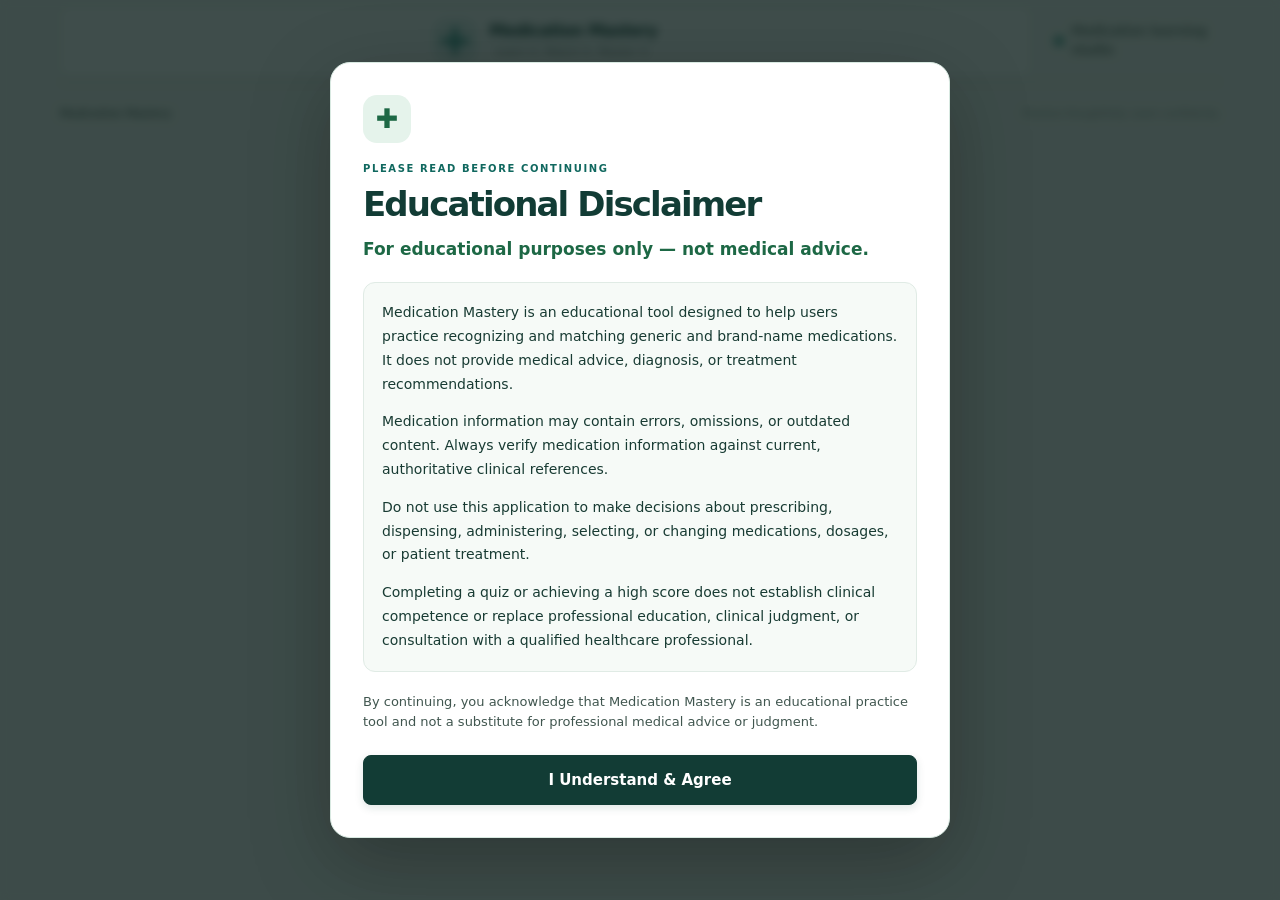
==== commit 8031bc9a: "disclaimer addition" ====
--- a/index.html
+++ b/index.html
@@ -13,6 +13,70 @@
   </head>
 
   <body>
+    <!-- EDUCATIONAL DISCLAIMER MODAL -->
+    <div
+      id="disclaimerModal"
+      class="disclaimer-overlay"
+      role="dialog"
+      aria-modal="true"
+      aria-labelledby="disclaimerTitle"
+      aria-describedby="disclaimerDescription"
+    >
+      <div class="disclaimer-modal">
+        <div class="disclaimer-icon" aria-hidden="true">✚</div>
+
+        <p class="eyebrow">PLEASE READ BEFORE CONTINUING</p>
+
+        <h1 id="disclaimerTitle">Educational Disclaimer</h1>
+
+        <p class="disclaimer-lead">
+          For educational purposes only — not medical advice.
+        </p>
+
+        <div id="disclaimerDescription" class="disclaimer-content">
+          <p>
+            Medication Mastery is an educational tool designed to help users
+            practice recognizing and matching generic and brand-name
+            medications. It does not provide medical advice, diagnosis, or
+            treatment recommendations.
+          </p>
+
+          <p>
+            Medication information may contain errors, omissions, or outdated
+            content. Always verify medication information against current,
+            authoritative clinical references.
+          </p>
+
+          <p>
+            Do not use this application to make decisions about prescribing,
+            dispensing, administering, selecting, or changing medications,
+            dosages, or patient treatment.
+          </p>
+
+          <p>
+            Completing a quiz or achieving a high score does not establish
+            clinical competence or replace professional education, clinical
+            judgment, or consultation with a qualified healthcare professional.
+          </p>
+        </div>
+
+        <p class="disclaimer-acknowledgment">
+          By continuing, you acknowledge that Medication Mastery is an
+          educational practice tool and not a substitute for professional
+          medical advice or judgment.
+        </p>
+
+        <button
+          id="disclaimerAcceptButton"
+          type="button"
+          class="button button-primary disclaimer-accept"
+        >
+          I Understand &amp; Agree
+        </button>
+      </div>
+    </div>
+    <!-- END EDUCATIONAL DISCLAIMER MODAL -->
+
     <div class="app-shell">
       <header class="app-header">
         <a
--- a/styles.css
+++ b/styles.css
@@ -2090,3 +2090,123 @@
     transition-duration: 0.01ms !important;
   }
 }
+
+/* ==========================================================
+   EDUCATIONAL DISCLAIMER MODAL
+   Added for the first-visit acknowledgment gate.
+   ========================================================== */
+
+.disclaimer-overlay {
+  position: fixed;
+  inset: 0;
+  z-index: 10000;
+  display: flex;
+  align-items: center;
+  justify-content: center;
+  padding: 20px;
+  background: rgba(10, 28, 25, 0.78);
+  backdrop-filter: blur(5px);
+  -webkit-backdrop-filter: blur(5px);
+  overflow-y: auto;
+}
+
+.disclaimer-modal {
+  width: 100%;
+  max-width: 620px;
+  max-height: calc(100vh - 40px);
+  overflow-y: auto;
+  padding: 32px;
+  border: 1px solid #d8e9e1;
+  border-radius: var(--radius-lg, 18px);
+  background: #ffffff;
+  color: #183b33;
+  box-shadow: 0 24px 80px rgba(0, 0, 0, 0.28);
+  text-align: left;
+}
+
+.disclaimer-icon {
+  display: flex;
+  align-items: center;
+  justify-content: center;
+  width: 48px;
+  height: 48px;
+  margin-bottom: 18px;
+  border-radius: 14px;
+  background: #e5f3eb;
+  color: #1d6845;
+  font-size: 27px;
+  font-weight: 700;
+}
+
+.disclaimer-modal .eyebrow {
+  margin-bottom: 8px;
+}
+
+.disclaimer-modal h1 {
+  margin: 0 0 12px;
+  color: #123c35;
+  font-size: clamp(25px, 5vw, 34px);
+  line-height: 1.2;
+}
+
+.disclaimer-lead {
+  margin: 0 0 20px;
+  color: #1d6845;
+  font-size: 17px;
+  font-weight: 700;
+  line-height: 1.5;
+}
+
+.disclaimer-content {
+  margin-bottom: 20px;
+  padding: 18px;
+  border: 1px solid #e0ebe5;
+  border-radius: 12px;
+  background: #f6faf7;
+  font-size: 14px;
+  line-height: 1.7;
+}
+
+.disclaimer-content p {
+  margin: 0 0 14px;
+}
+
+.disclaimer-content p:last-child {
+  margin-bottom: 0;
+}
+
+.disclaimer-acknowledgment {
+  margin: 0 0 22px;
+  color: #40564f;
+  font-size: 13px;
+  line-height: 1.6;
+}
+
+.disclaimer-accept {
+  width: 100%;
+  min-height: 50px;
+  font-size: 15px;
+  font-weight: 700;
+}
+
+@media (max-width: 600px) {
+  .disclaimer-overlay {
+    align-items: flex-start;
+    padding: 12px;
+  }
+
+  .disclaimer-modal {
+    max-height: calc(100vh - 24px);
+    padding: 22px 18px;
+    border-radius: 14px;
+  }
+
+  .disclaimer-content {
+    padding: 14px;
+    font-size: 13px;
+  }
+
+  .disclaimer-lead {
+    font-size: 15px;
+  }
+}
